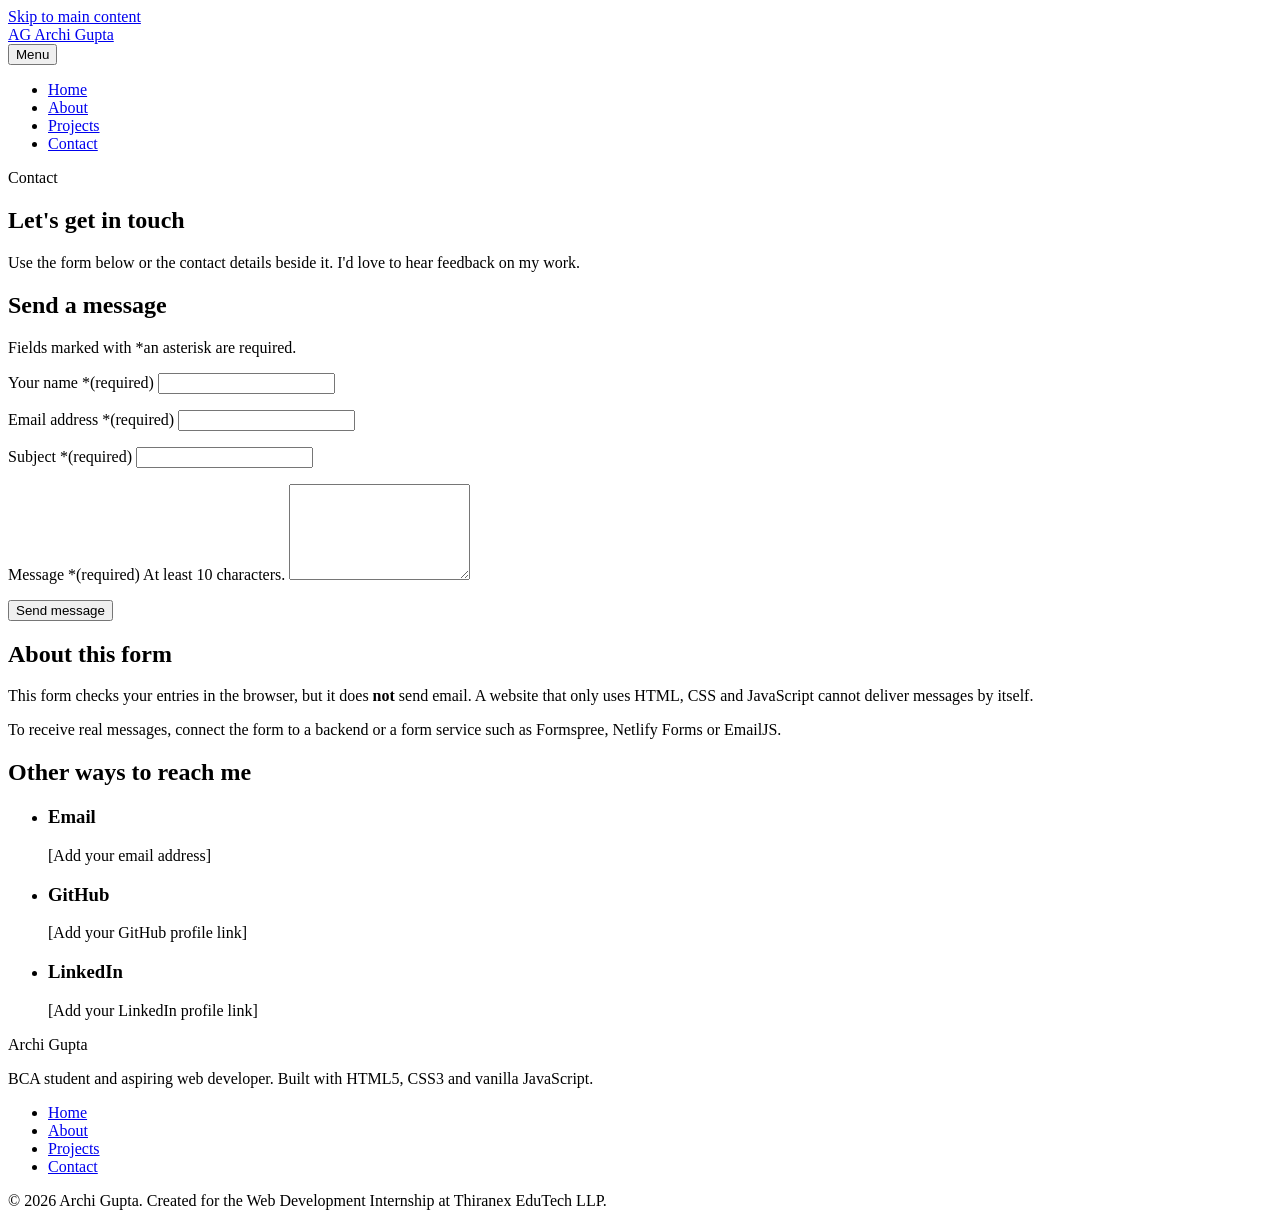
==== contact.html @ 24c23763 "Portfolio Website Source Code" ====
<!DOCTYPE html>
<html lang="en">
<head>
  <meta charset="utf-8">
  <meta name="viewport" content="width=device-width, initial-scale=1">
  <title>Contact Archi Gupta | Get in Touch</title>
  <meta name="description" content="Contact Archi Gupta, a BCA student and aspiring web developer, using the accessible contact form, or find email, GitHub and LinkedIn details.">
  <meta name="theme-color" content="#2f6b4f">
  <meta property="og:type" content="website">
  <meta property="og:site_name" content="Archi Gupta Portfolio">
  <meta property="og:title" content="Contact Archi Gupta | Get in Touch">
  <meta property="og:description" content="Get in touch with Archi Gupta, a BCA student learning web development.">
  <meta property="og:locale" content="en_IN">
  <link rel="icon" href="assets/images/favicon.svg" type="image/svg+xml">
  <link rel="stylesheet" href="style.css">
  <script src="js/main.js" defer></script>
</head>
<body>
  <a class="skip-link" href="#main-content">Skip to main content</a>

  <header class="site-header">
    <div class="container header-inner">
      <a class="brand" href="index.html">
        <span class="brand__mark" aria-hidden="true">AG</span>
        Archi Gupta
      </a>
      <nav class="site-nav" aria-label="Main">
        <button class="nav-toggle" type="button" aria-expanded="false" aria-controls="primary-menu">
          <span class="nav-toggle__bars" aria-hidden="true"></span>
          Menu
        </button>
        <ul class="nav-menu" id="primary-menu">
          <li><a href="index.html">Home</a></li>
          <li><a href="about.html">About</a></li>
          <li><a href="projects.html">Projects</a></li>
          <li><a href="contact.html" aria-current="page">Contact</a></li>
        </ul>
      </nav>
    </div>
  </header>

  <main id="main-content" tabindex="-1">

    <section class="page-hero" aria-labelledby="page-heading">
      <div class="container">
        <p class="eyebrow">Contact</p>
        <h1 id="page-heading">Let's get in touch</h1>
        <p>Use the form below or the contact details beside it. I'd love to hear feedback on my work.</p>
      </div>
    </section>

    <section class="section" aria-labelledby="form-heading">
      <div class="container split">

        <div class="form-card">
          <h2 id="form-heading">Send a message</h2>
          <p class="form-note">Fields marked with <span class="required-mark" aria-hidden="true">*</span><span class="visually-hidden">an asterisk</span> are required.</p>

          <!-- Error summary: filled and focused by main.js when validation fails -->
          <div class="form-summary" id="form-summary" role="alert" tabindex="-1" hidden></div>

          <form id="contact-form" novalidate>
            <div class="field">
              <label for="name">Your name <span class="required-mark" aria-hidden="true">*</span><span class="visually-hidden">(required)</span></label>
              <input type="text" id="name" name="name" autocomplete="name" required aria-describedby="name-error">
              <p class="field-error" id="name-error"></p>
            </div>

            <div class="field">
              <label for="email">Email address <span class="required-mark" aria-hidden="true">*</span><span class="visually-hidden">(required)</span></label>
              <input type="email" id="email" name="email" autocomplete="email" required aria-describedby="email-error">
              <p class="field-error" id="email-error"></p>
            </div>

            <div class="field">
              <label for="subject">Subject <span class="required-mark" aria-hidden="true">*</span><span class="visually-hidden">(required)</span></label>
              <input type="text" id="subject" name="subject" required aria-describedby="subject-error">
              <p class="field-error" id="subject-error"></p>
            </div>

            <div class="field">
              <label for="message">Message <span class="required-mark" aria-hidden="true">*</span><span class="visually-hidden">(required)</span></label>
              <span class="field-hint" id="message-hint">At least 10 characters.</span>
              <textarea id="message" name="message" rows="6" maxlength="1000" required aria-describedby="message-hint message-error"></textarea>
              <p class="char-count" id="message-count"></p>
              <p class="field-error" id="message-error"></p>
            </div>

            <button class="btn btn--primary" type="submit">Send message</button>
          </form>

          <!-- Success message; role="status" is announced politely by screen readers -->
          <p class="form-status" id="form-status" role="status"></p>
        </div>

        <div>
          <aside class="aside-card" aria-labelledby="backend-heading">
            <h2 id="backend-heading">About this form</h2>
            <p>This form checks your entries in the browser, but it does <strong>not</strong> send email. A website that only uses HTML, CSS and JavaScript cannot deliver messages by itself.</p>
            <p>To receive real messages, connect the form to a backend or a form service such as Formspree, Netlify Forms or EmailJS.</p>
          </aside>

          <section class="contact-details" aria-labelledby="details-heading">
            <h2 id="details-heading">Other ways to reach me</h2>
            <ul class="contact-list">
              <li>
                <h3>Email</h3>
                <p><span class="placeholder-note">[Add your email address]</span></p>
              </li>
              <li>
                <h3>GitHub</h3>
                <p><span class="placeholder-note">[Add your GitHub profile link]</span></p>
              </li>
              <li>
                <h3>LinkedIn</h3>
                <p><span class="placeholder-note">[Add your LinkedIn profile link]</span></p>
              </li>
            </ul>
          </section>
        </div>
      </div>
    </section>
  </main>

  <footer class="site-footer">
    <div class="container">
      <div class="footer-grid">
        <div>
          <p class="footer-brand">Archi Gupta</p>
          <p>BCA student and aspiring web developer. Built with HTML5, CSS3 and vanilla JavaScript.</p>
        </div>
        <nav aria-label="Footer">
          <ul class="footer-links">
            <li><a href="index.html">Home</a></li>
            <li><a href="about.html">About</a></li>
            <li><a href="projects.html">Projects</a></li>
            <li><a href="contact.html">Contact</a></li>
          </ul>
        </nav>
      </div>
      <p class="footer-bottom">&copy; <span id="current-year">2026</span> Archi Gupta. Created for the Web Development Internship at Thiranex EduTech LLP.</p>
    </div>
  </footer>
</body>
</html>
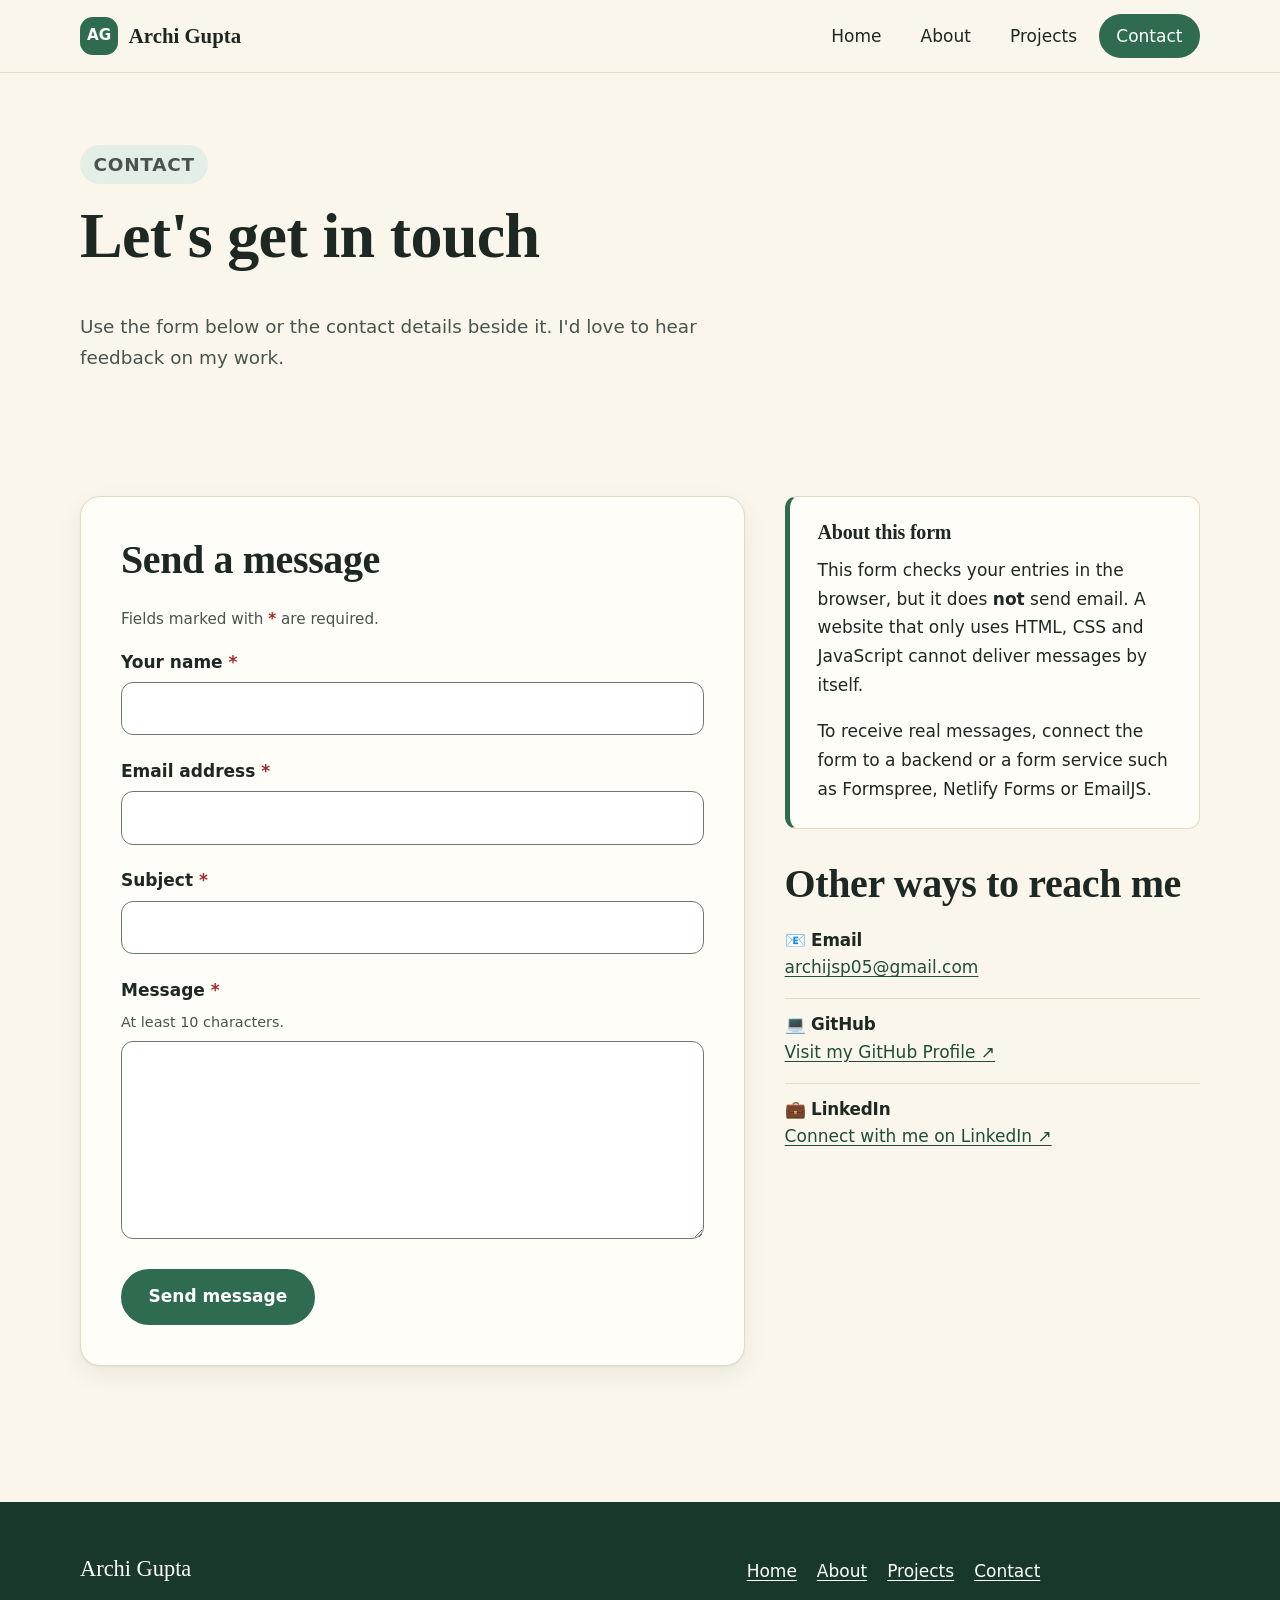
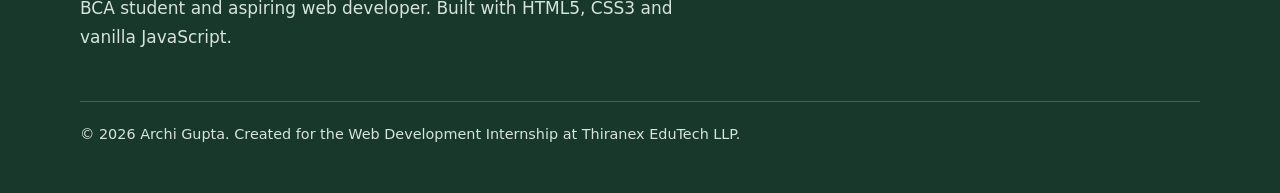
==== commit 5659773b: "Update contact.html" ====
--- a/contact.html
+++ b/contact.html
@@ -104,18 +104,40 @@
             <h2 id="details-heading">Other ways to reach me</h2>
             <ul class="contact-list">
               <li>
-                <h3>Email</h3>
-                <p><span class="placeholder-note">[Add your email address]</span></p>
-              </li>
-              <li>
-                <h3>GitHub</h3>
-                <p><span class="placeholder-note">[Add your GitHub profile link]</span></p>
-              </li>
-              <li>
-                <h3>LinkedIn</h3>
-                <p><span class="placeholder-note">[Add your LinkedIn profile link]</span></p>
-              </li>
-            </ul>
+  <h3>📧 Email</h3>
+  <p>
+    <a href="mailto:archijsp05@gmail.com">
+      archijsp05@gmail.com
+    </a>
+  </p>
+</li>
+
+
+<li>
+  <h3>💻 GitHub</h3>
+  <p>
+    <a
+      href="https://github.com/archijsp05-ship-it"
+      target="_blank"
+      rel="noopener noreferrer"
+    >
+      Visit my GitHub Profile ↗
+    </a>
+  </p>
+</li>
+
+<li>
+  <h3>💼 LinkedIn</h3>
+  <p>
+    <a
+      href="https://www.linkedin.com/in/archi-gupta-035930335"
+      target="_blank"
+      rel="noopener noreferrer"
+    >
+      Connect with me on LinkedIn ↗
+    </a>
+  </p>
+</li>            </ul>
           </section>
         </div>
       </div>
--- a/style.css
+++ b/style.css
@@ -0,0 +1,521 @@
+/* ==========================================================
+   Archi Gupta — Portfolio stylesheet
+   Sections: 1 Tokens · 2 Base · 3 Layout · 4 Header/Nav
+             5 Buttons · 6 Hero · 7 Cards · 8 Page sections
+             9 Contact form · 10 Footer · 11 Responsive
+             12 Reduced motion
+   ========================================================== */
+
+/* 1. DESIGN TOKENS ---------------------------------------- */
+:root {
+  /* Colours (all text pairs checked for WCAG AA contrast, 4.5:1+) */
+  --bg: #faf6ec;            /* light cream page background */
+  --surface: #fffdf8;       /* card background */
+  --ink: #1d2823;           /* main text */
+  --muted: #47554d;         /* secondary text */
+  --green: #2f6b4f;         /* accent / buttons (white text on it = 6.3:1) */
+  --green-dark: #1f4d38;    /* hover state */
+  --green-soft: #e3efe6;    /* tinted backgrounds */
+  --forest: #17382a;        /* footer + code card */
+  --line: #e2d9c6;          /* borders */
+  --error: #a12b2b;
+  --error-soft: #fbeaea;
+  --note-bg: #fdf0cf;       /* "placeholder" badges */
+  --note-ink: #5c4300;
+
+  /* Type */
+  --font-body: system-ui, -apple-system, "Segoe UI", Roboto, Helvetica, Arial, sans-serif;
+  --font-display: "Iowan Old Style", "Palatino Linotype", Palatino, Georgia, serif;
+
+  /* Shape + shadow */
+  --radius: 1.25rem;
+  --radius-sm: 0.75rem;
+  --shadow: 0 1px 2px rgba(29, 40, 35, 0.06), 0 8px 24px rgba(29, 40, 35, 0.07);
+  --shadow-hover: 0 2px 4px rgba(29, 40, 35, 0.08), 0 14px 32px rgba(29, 40, 35, 0.12);
+}
+
+/* 2. BASE -------------------------------------------------- */
+*, *::before, *::after { box-sizing: border-box; }
+
+html { scroll-behavior: smooth; -webkit-text-size-adjust: 100%; }
+
+body {
+  margin: 0;
+  font-family: var(--font-body);
+  font-size: 1.0625rem;         /* 17px, scales with user settings */
+  line-height: 1.7;
+  color: var(--ink);
+  background: var(--bg);
+}
+
+img, svg { max-width: 100%; height: auto; display: block; }
+
+h1, h2, h3 {
+  font-family: var(--font-display);
+  line-height: 1.15;
+  margin: 0 0 0.6em;
+  letter-spacing: -0.01em;
+}
+h1 { font-size: clamp(2.25rem, 5vw + 1rem, 4rem); }
+h2 { font-size: clamp(1.75rem, 2.5vw + 1rem, 2.5rem); }
+h3 { font-size: 1.3rem; }
+p  { margin: 0 0 1em; }
+
+a { color: var(--green-dark); text-underline-offset: 0.2em; }
+a:hover { color: var(--green); }
+
+/* Visible keyboard focus for every interactive element */
+:focus-visible {
+  outline: 3px solid var(--green);
+  outline-offset: 3px;
+  border-radius: 4px;
+}
+main:focus { outline: none; }   /* main is focused only by the skip link */
+
+.visually-hidden {
+  position: absolute !important;
+  width: 1px; height: 1px;
+  margin: -1px; padding: 0; border: 0;
+  overflow: hidden;
+  clip: rect(0 0 0 0);
+  white-space: nowrap;
+}
+
+/* Skip link: hidden until it receives keyboard focus */
+.skip-link {
+  position: absolute;
+  left: 1rem;
+  top: -4rem;
+  z-index: 100;
+  padding: 0.75rem 1.25rem;
+  background: var(--forest);
+  color: #fff;
+  font-weight: 600;
+  border-radius: var(--radius-sm);
+  text-decoration: none;
+}
+.skip-link:focus { top: 1rem; color: #fff; }
+
+/* 3. LAYOUT ------------------------------------------------ */
+.container { width: min(100% - 2.5rem, 70rem); margin-inline: auto; }
+
+.section { padding-block: clamp(3rem, 7vw, 5.5rem); }
+.section--tint { background: var(--green-soft); }
+
+.section__intro { max-width: 42rem; margin-bottom: 2.5rem; }
+.section__intro p { color: var(--muted); }
+
+.eyebrow {
+  display: inline-block;
+  margin-bottom: 0.9rem;
+  padding: 0.25rem 0.85rem;
+  font-size: 0.85rem;
+  font-weight: 600;
+  letter-spacing: 0.04em;
+  text-transform: uppercase;
+  color: var(--green-dark);
+  background: var(--green-soft);
+  border-radius: 999px;
+}
+
+.grid { display: grid; gap: 1.5rem; }
+.grid--2 { grid-template-columns: repeat(auto-fit, minmax(min(100%, 19rem), 1fr)); }
+.grid--3 { grid-template-columns: repeat(auto-fit, minmax(min(100%, 16rem), 1fr)); }
+.grid--4 { grid-template-columns: repeat(auto-fit, minmax(min(100%, 13rem), 1fr)); }
+
+.split { display: grid; gap: 2.5rem; align-items: start; }
+
+/* 4. HEADER + NAVIGATION ----------------------------------- */
+.site-header {
+  position: sticky;
+  top: 0;
+  z-index: 50;
+  background: rgba(250, 246, 236, 0.94);
+  backdrop-filter: blur(8px);
+  border-bottom: 1px solid var(--line);
+}
+.header-inner {
+  display: flex;
+  align-items: center;
+  justify-content: space-between;
+  gap: 1rem;
+  min-height: 4.5rem;
+  flex-wrap: wrap;
+}
+
+.brand {
+  display: inline-flex;
+  align-items: center;
+  gap: 0.65rem;
+  min-height: 44px;
+  font-family: var(--font-display);
+  font-size: 1.3rem;
+  font-weight: 700;
+  color: var(--ink);
+  text-decoration: none;
+}
+.brand__mark {
+  display: grid;
+  place-items: center;
+  width: 2.4rem; height: 2.4rem;
+  font-family: var(--font-body);
+  font-size: 0.95rem;
+  color: #fff;
+  background: var(--green);
+  border-radius: 0.8rem;
+}
+
+.nav-toggle {
+  display: none;                  /* shown only when JS is running (see .js below) */
+  align-items: center;
+  gap: 0.5rem;
+  min-height: 44px;
+  padding: 0.5rem 1rem;
+  font: inherit;
+  font-weight: 600;
+  color: var(--ink);
+  background: var(--surface);
+  border: 1.5px solid var(--ink);
+  border-radius: 999px;
+  cursor: pointer;
+}
+.nav-toggle__bars, .nav-toggle__bars::before, .nav-toggle__bars::after {
+  display: block;
+  width: 1.1rem; height: 2px;
+  background: currentColor;
+  border-radius: 2px;
+  transition: transform 0.2s ease;
+}
+.nav-toggle__bars { position: relative; }
+.nav-toggle__bars::before, .nav-toggle__bars::after { content: ""; position: absolute; left: 0; }
+.nav-toggle__bars::before { top: -6px; }
+.nav-toggle__bars::after  { top: 6px; }
+.nav-toggle[aria-expanded="true"] .nav-toggle__bars { background: transparent; }
+.nav-toggle[aria-expanded="true"] .nav-toggle__bars::before { transform: translateY(6px) rotate(45deg); }
+.nav-toggle[aria-expanded="true"] .nav-toggle__bars::after  { transform: translateY(-6px) rotate(-45deg); }
+
+.nav-menu {
+  display: flex;
+  flex-wrap: wrap;
+  gap: 0.25rem;
+  margin: 0; padding: 0;
+  list-style: none;
+}
+.nav-menu a {
+  display: inline-flex;
+  align-items: center;
+  min-height: 44px;
+  padding: 0.4rem 1rem;
+  font-weight: 500;
+  color: var(--ink);
+  text-decoration: none;
+  border-radius: 999px;
+  transition: background-color 0.2s ease;
+}
+.nav-menu a:hover { background: var(--green-soft); color: var(--ink); }
+.nav-menu a[aria-current="page"] { background: var(--green); color: #fff; }
+
+/* Collapsed menu only when JavaScript is available */
+@media (max-width: 47.99em) {
+  .js .nav-toggle { display: inline-flex; }
+  .js .site-nav { width: 100%; }
+  .js .nav-menu { display: none; flex-direction: column; padding-bottom: 1rem; }
+  .js .nav-menu.is-open { display: flex; }
+  .nav-menu a { width: 100%; }
+  .site-nav { order: 3; }
+}
+
+/* 5. BUTTONS ----------------------------------------------- */
+.btn {
+  display: inline-flex;
+  align-items: center;
+  justify-content: center;
+  gap: 0.5rem;
+  min-height: 48px;
+  padding: 0.7rem 1.6rem;
+  font: inherit;
+  font-weight: 600;
+  text-decoration: none;
+  border: 2px solid var(--green);
+  border-radius: 999px;
+  cursor: pointer;
+  transition: transform 0.2s ease, background-color 0.2s ease, box-shadow 0.2s ease;
+}
+.btn--primary { background: var(--green); color: #fff; }
+.btn--primary:hover { background: var(--green-dark); border-color: var(--green-dark); color: #fff; transform: translateY(-2px); box-shadow: var(--shadow); }
+.btn--ghost { background: transparent; color: var(--green-dark); }
+.btn--ghost:hover { background: var(--green-soft); color: var(--green-dark); transform: translateY(-2px); }
+.btn-row { display: flex; flex-wrap: wrap; gap: 0.9rem; margin-top: 1.75rem; }
+
+/* Link-styled-as-button that isn't available yet */
+.btn--pending {
+  min-height: 44px;
+  padding: 0.5rem 1.1rem;
+  font-size: 0.95rem;
+  font-weight: 500;
+  color: var(--muted);
+  background: transparent;
+  border: 1.5px dashed var(--muted);
+  border-radius: 999px;
+  display: inline-flex;
+  align-items: center;
+}
+
+/* 6. HERO -------------------------------------------------- */
+.hero { padding-block: clamp(3rem, 8vw, 6.5rem); }
+.hero__grid { display: grid; gap: 3rem; align-items: center; }
+.hero__text .lead { font-size: 1.2rem; color: var(--muted); max-width: 38rem; }
+.hero h1 .accent { color: var(--green); }
+
+.code-card {
+  margin: 0;
+  padding: 1.5rem;
+  color: #f3efe3;
+  background: var(--forest);
+  border-radius: var(--radius);
+  box-shadow: var(--shadow-hover);
+}
+.code-card pre {
+  margin: 0 0 1rem;
+  font-family: ui-monospace, "SF Mono", Consolas, monospace;
+  font-size: 0.95rem;
+  line-height: 1.6;
+  white-space: pre-wrap;           /* wraps instead of scrolling → no overflow */
+  overflow-wrap: anywhere;
+}
+.code-card figcaption { font-size: 0.9rem; color: #c9d8cd; }
+
+/* Gentle entrance animation (disabled for reduced motion, section 12) */
+.fade-up { animation: fadeUp 0.7s ease both; }
+@keyframes fadeUp {
+  from { opacity: 0; transform: translateY(16px); }
+  to   { opacity: 1; transform: none; }
+}
+
+/* 7. CARDS ------------------------------------------------- */
+.card {
+  display: flex;
+  flex-direction: column;
+  padding: 1.75rem;
+  background: var(--surface);
+  border: 1px solid var(--line);
+  border-radius: var(--radius);
+  box-shadow: var(--shadow);
+  transition: transform 0.25s ease, box-shadow 0.25s ease;
+}
+.card:hover { transform: translateY(-4px); box-shadow: var(--shadow-hover); }
+.card p:last-child { margin-bottom: 0; }
+.card__icon {
+  display: grid;
+  place-items: center;
+  width: 3rem; height: 3rem;
+  margin-bottom: 1rem;
+  font-family: ui-monospace, Consolas, monospace;
+  font-weight: 700;
+  color: var(--green-dark);
+  background: var(--green-soft);
+  border-radius: 0.9rem;
+}
+
+.tag-list { display: flex; flex-wrap: wrap; gap: 0.5rem; margin: 0 0 1.25rem; padding: 0; list-style: none; }
+.tag-list li {
+  padding: 0.15rem 0.8rem;
+  font-size: 0.875rem;
+  font-weight: 500;
+  color: var(--green-dark);
+  background: var(--green-soft);
+  border-radius: 999px;
+}
+
+.badge {
+  display: inline-block;
+  align-self: flex-start;
+  margin-bottom: 0.75rem;
+  padding: 0.15rem 0.75rem;
+  font-size: 0.8rem;
+  font-weight: 700;
+  letter-spacing: 0.03em;
+  text-transform: uppercase;
+  border-radius: 999px;
+  color: #fff;
+  background: var(--green);
+}
+.badge--placeholder { color: var(--note-ink); background: var(--note-bg); }
+
+/* Project cards */
+.project-card { padding: 0; overflow: hidden; }
+.project-card__preview { margin: 0; background: var(--green-soft); border-bottom: 1px solid var(--line); }
+.project-card__preview img { width: 100%; aspect-ratio: 16 / 10; object-fit: cover; }
+.project-card__preview figcaption { padding: 0.5rem 1.25rem; font-size: 0.85rem; color: var(--muted); }
+.project-card__body { display: flex; flex-direction: column; flex: 1; padding: 1.5rem 1.75rem 1.75rem; }
+.project-card__body > p { flex: 1; }
+.project-card__links { display: flex; flex-wrap: wrap; gap: 0.6rem; }
+
+/* 8. PAGE SECTIONS ----------------------------------------- */
+.page-hero { padding-block: clamp(2.5rem, 6vw, 4.5rem) 1rem; }
+.page-hero p { max-width: 42rem; font-size: 1.15rem; color: var(--muted); }
+
+.facts { margin: 0; }
+.facts div { padding: 0.8rem 0; border-bottom: 1px solid var(--line); }
+.facts div:last-child { border-bottom: 0; }
+.facts dt { font-size: 0.85rem; font-weight: 700; text-transform: uppercase; letter-spacing: 0.04em; color: var(--green-dark); }
+.facts dd { margin: 0; }
+
+.aside-card {
+  padding: 1.5rem 1.75rem;
+  background: var(--surface);
+  border: 1px solid var(--line);
+  border-left: 5px solid var(--green);
+  border-radius: var(--radius-sm);
+}
+.aside-card h2, .aside-card h3 { font-size: 1.25rem; }
+.aside-card :last-child { margin-bottom: 0; }
+
+.check-list { margin: 0 0 1em; padding-left: 1.25rem; }
+.check-list li { margin-bottom: 0.5rem; }
+
+.steps { counter-reset: step; margin: 0; padding: 0; list-style: none; display: grid; gap: 1rem; }
+.steps li {
+  position: relative;
+  padding: 1.1rem 1.25rem 1.1rem 4rem;
+  background: var(--surface);
+  border: 1px solid var(--line);
+  border-radius: var(--radius-sm);
+}
+.steps li::before {
+  counter-increment: step;
+  content: counter(step);
+  position: absolute;
+  left: 1rem; top: 1rem;
+  display: grid; place-items: center;
+  width: 2.2rem; height: 2.2rem;
+  font-weight: 700;
+  color: #fff;
+  background: var(--green);
+  border-radius: 50%;
+}
+
+.cta-band {
+  padding: clamp(2rem, 5vw, 3.5rem);
+  text-align: center;
+  color: #f3efe3;
+  background: var(--forest);
+  border-radius: var(--radius);
+}
+.cta-band h2 { color: #fff; }
+.cta-band p { max-width: 36rem; margin-inline: auto; color: #d8e4db; }
+.cta-band .btn-row { justify-content: center; }
+.cta-band .btn--primary { background: #f3efe3; color: var(--forest); border-color: #f3efe3; }
+.cta-band .btn--primary:hover { background: #fff; color: var(--forest); border-color: #fff; }
+.cta-band .btn--ghost { color: #fff; border-color: #fff; }
+.cta-band .btn--ghost:hover { background: rgba(255, 255, 255, 0.12); color: #fff; }
+.cta-band :focus-visible { outline-color: #fff; }
+
+.placeholder-note {
+  display: inline-block;
+  padding: 0.1rem 0.6rem;
+  font-size: 0.85rem;
+  color: var(--note-ink);
+  background: var(--note-bg);
+  border-radius: 0.4rem;
+}
+
+/* 9. CONTACT FORM ------------------------------------------ */
+.form-card {
+  padding: clamp(1.5rem, 4vw, 2.5rem);
+  background: var(--surface);
+  border: 1px solid var(--line);
+  border-radius: var(--radius);
+  box-shadow: var(--shadow);
+}
+.form-note { font-size: 0.95rem; color: var(--muted); }
+.field { margin-bottom: 1.35rem; }
+.field label { display: block; margin-bottom: 0.35rem; font-weight: 600; }
+.required-mark { color: var(--error); font-weight: 700; }
+.field-hint { display: block; margin-bottom: 0.4rem; font-size: 0.9rem; color: var(--muted); }
+
+.field input, .field textarea {
+  width: 100%;
+  min-height: 48px;
+  padding: 0.7rem 0.9rem;
+  font: inherit;
+  color: var(--ink);
+  background: #fff;
+  border: 1.5px solid #6b7a71;     /* 4.5:1 against the card for UI components */
+  border-radius: var(--radius-sm);
+}
+.field textarea { min-height: 9rem; resize: vertical; }
+.field input:focus-visible, .field textarea:focus-visible {
+  outline: 3px solid var(--green);
+  outline-offset: 2px;
+  border-color: var(--green-dark);
+}
+.field [aria-invalid="true"] { border-color: var(--error); border-width: 2px; background: var(--error-soft); }
+
+.field-error { margin: 0.4rem 0 0; font-size: 0.95rem; font-weight: 600; color: var(--error); }
+.field-error:empty { display: none; }
+.char-count { margin: 0.25rem 0 0; font-size: 0.85rem; color: var(--muted); text-align: right; }
+
+.form-summary {
+  margin-bottom: 1.5rem;
+  padding: 1rem 1.25rem;
+  color: var(--error);
+  background: var(--error-soft);
+  border: 2px solid var(--error);
+  border-radius: var(--radius-sm);
+}
+.form-summary h3 { margin-bottom: 0.4rem; font-size: 1.1rem; font-family: var(--font-body); }
+.form-summary ul { margin: 0; padding-left: 1.2rem; }
+.form-summary a { color: var(--error); font-weight: 600; }
+
+.form-status {
+  margin-top: 1.25rem;
+  padding: 1rem 1.25rem;
+  color: #1b4a31;
+  background: var(--green-soft);
+  border: 2px solid var(--green);
+  border-radius: var(--radius-sm);
+}
+.form-status:empty { display: none; }
+
+.contact-details { margin-top: 2rem; }
+.contact-list { margin: 0; padding: 0; list-style: none; display: grid; gap: 1rem; }
+.contact-list li { padding-bottom: 1rem; border-bottom: 1px solid var(--line); }
+.contact-list li:last-child { padding-bottom: 0; border-bottom: 0; }
+.contact-list h3 { margin-bottom: 0.2rem; font-size: 1.05rem; font-family: var(--font-body); }
+.contact-list p { margin: 0; }
+
+/* 10. FOOTER ----------------------------------------------- */
+.site-footer { margin-top: 3rem; padding-block: 3rem 2rem; color: #d8e4db; background: var(--forest); }
+.site-footer a { color: #fff; }
+.site-footer a:hover { color: #cfe6d6; }
+.site-footer :focus-visible { outline-color: #fff; }
+.footer-grid { display: grid; gap: 2rem; }
+.footer-brand { font-family: var(--font-display); font-size: 1.4rem; color: #fff; margin: 0 0 0.4rem; }
+.footer-links { display: flex; flex-wrap: wrap; gap: 0.25rem 1.25rem; margin: 0; padding: 0; list-style: none; }
+.footer-links a { display: inline-flex; align-items: center; min-height: 44px; }
+.footer-bottom { margin-top: 2rem; padding-top: 1.25rem; font-size: 0.9rem; border-top: 1px solid rgba(255, 255, 255, 0.2); }
+
+/* 11. RESPONSIVE ------------------------------------------- */
+@media (min-width: 48em) {
+  .hero__grid { grid-template-columns: 1.3fr 1fr; }
+  .split { grid-template-columns: 1.6fr 1fr; }
+  .split--even { grid-template-columns: 1fr 1fr; }
+  .footer-grid { grid-template-columns: 1.4fr 1fr; align-items: start; }
+  .nav-menu a { padding-inline: 1.1rem; }
+}
+@media (max-width: 30em) {
+  .btn-row .btn { width: 100%; }
+  .card { padding: 1.4rem; }
+}
+
+/* 12. REDUCED MOTION --------------------------------------- */
+@media (prefers-reduced-motion: reduce) {
+  html { scroll-behavior: auto; }
+  *, *::before, *::after {
+    animation-duration: 0.01ms !important;
+    animation-iteration-count: 1 !important;
+    transition-duration: 0.01ms !important;
+  }
+  .card:hover, .btn:hover { transform: none; }
+}
